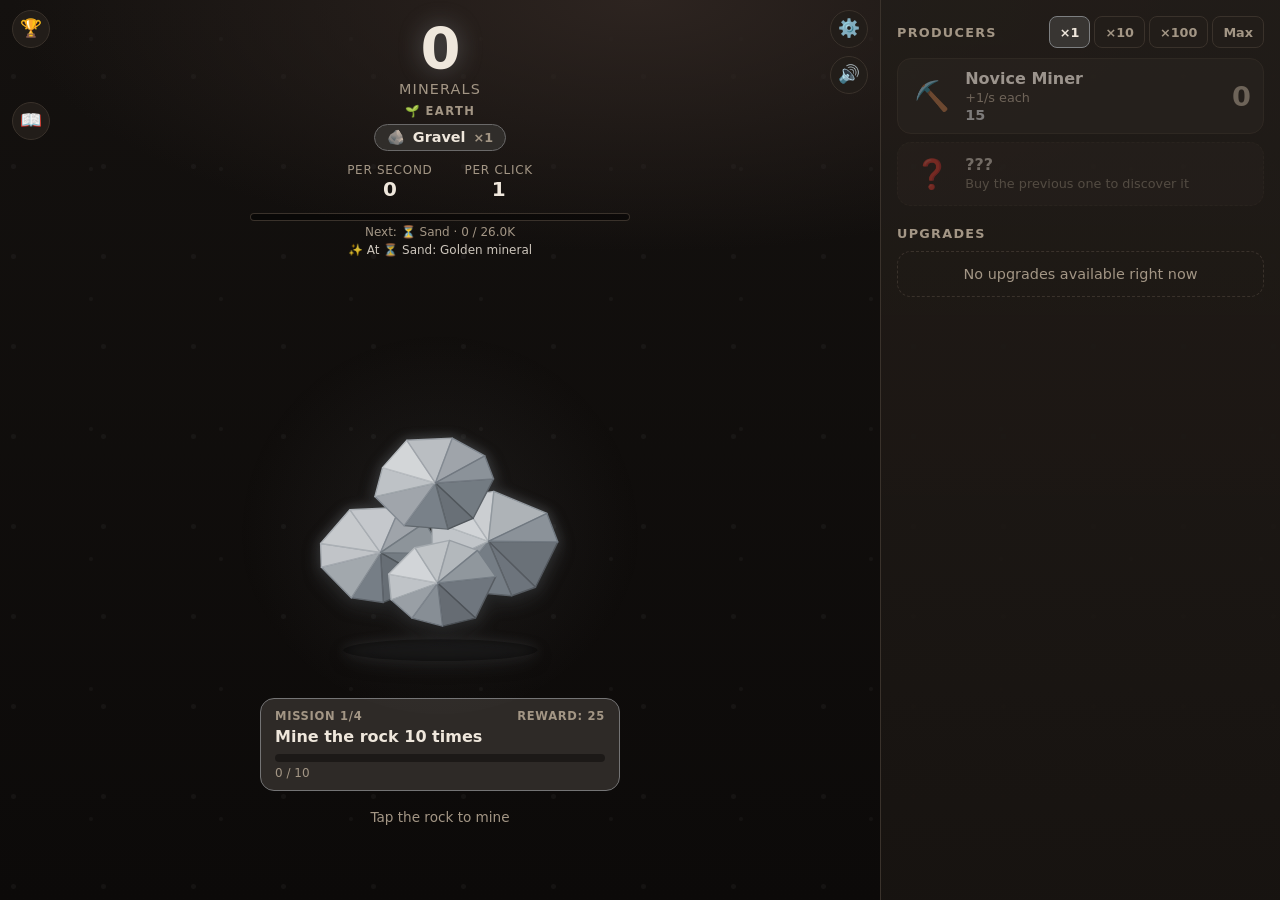
==== index.html @ 782923f3 "Initial commit: Ore Clicker Co-Authored-By: Claude Sonnet 5.5 <noreply@anthropic.com>" ====
<!DOCTYPE html>
<html lang="es">
<head>
  <meta charset="utf-8">
  <meta name="viewport" content="width=device-width, initial-scale=1, viewport-fit=cover">
  <meta name="theme-color" content="#14110f">
  <title>Ore Clicker</title>
  <meta name="description" content="Un clicker de minería: pica la roca, compra 50 productores, desciende por 7 biomas, renace y completa retos. Gratis, sin registro.">
  <meta property="og:type" content="website">
  <meta property="og:site_name" content="Ore Clicker">
  <meta property="og:title" content="Ore Clicker">
  <meta property="og:description" content="Un clicker de minería: pica la roca, compra 50 productores, desciende por 7 biomas y renace. Gratis, sin registro.">
  <meta property="og:url" content="https://oreclicker.com">
  <meta name="twitter:card" content="summary">
  <meta name="twitter:title" content="Ore Clicker">
  <meta name="twitter:description" content="Un clicker de minería: pica la roca, compra 50 productores, desciende por 7 biomas y renace. Gratis, sin registro.">
  <link rel="canonical" href="https://oreclicker.com">
  <link rel="icon" href="favicon.svg" type="image/svg+xml">
  <link rel="stylesheet" href="css/style.css">
</head>
<body>
  <div id="dust" class="dust" aria-hidden="true"></div>
  <!-- Los textos con data-i18n se rellenan desde js/lang/ (Game.i18n.applyStatic). -->
  <div class="app">

    <header class="hud">
      <button id="achievements-open" class="icon-button icon-left" type="button" data-i18n-attr="aria-label:ach.open;title:ach.open">🏆</button>
      <button id="missions-open" class="icon-button icon-left icon-missions" type="button" hidden data-i18n-attr="aria-label:missions.open;title:missions.open">📋<span id="missions-badge" class="badge" hidden></span></button>
      <button id="dex-open" class="icon-button icon-left icon-dex" type="button" data-i18n-attr="aria-label:dex.open;title:dex.open">📖<span id="dex-badge" class="badge" hidden></span></button>
      <button id="prestige-open" class="icon-button icon-left icon-prestige" type="button" hidden data-i18n-attr="aria-label:prestige.open;title:prestige.open">🔄<span id="prestige-badge" class="badge" hidden></span></button>
      <button id="sound-toggle" class="icon-button icon-sound" type="button">🔊</button>
      <button id="options-open" class="icon-button" type="button" data-i18n-attr="aria-label:options.title;title:options.title">⚙️</button>
      <div class="hud-top">
        <div class="hud-currency">
          <span id="currency" class="hud-value">0</span>
          <span id="currency-name" class="hud-unit"></span>
        </div>
        <div id="boost" class="boost" role="status" hidden></div>
        <button id="ad-boost" class="btn btn-small can-buy ad-boost" type="button" hidden></button>
        <div id="biome-name" class="biome-name"></div>
        <div class="hud-mineral">
          <span id="mineral-icon" aria-hidden="true">🪨</span>
          <span id="mineral-name"></span>
          <span id="mineral-mult" class="mineral-mult">×1</span>
        </div>
      </div>
      <div class="hud-stats">
        <div class="stat">
          <span class="stat-label" data-i18n="hud.perSecond"></span>
          <span id="pps" class="stat-value">0</span>
        </div>
        <div class="stat">
          <span class="stat-label" data-i18n="hud.perClick"></span>
          <span id="per-click" class="stat-value">1</span>
        </div>
      </div>
      <div class="hud-progress">
        <div class="progress-bar" role="presentation"><div id="progress-fill" class="progress-fill"></div></div>
        <div id="progress-label" class="progress-label"></div>
        <div id="next-milestone" class="progress-label next-milestone" hidden></div>
      </div>
    </header>

    <main class="stage">
      <div id="challenge-banner" class="challenge-banner" role="status" hidden>
        <span id="challenge-text" class="challenge-text"></span>
        <button id="challenge-abandon" class="btn btn-small" type="button"></button>
      </div>
      <div id="toast" class="toast" role="status" aria-live="polite" hidden></div>
      <div id="ach-toast" class="toast ach-toast" role="status" aria-live="polite" hidden></div>
      <div class="rock-wrap">
        <button id="rock" class="rock" type="button" data-i18n-attr="aria-label:rock.aria">
          <span id="rock-gem" class="rock-gem" aria-hidden="true"></span>
        </button>
        <div id="floaters" class="floaters" aria-hidden="true"></div>
      </div>
      <div id="intro" class="intro" role="status" hidden>
        <div class="intro-head"><span id="intro-step" class="intro-step"></span><span id="intro-reward" class="intro-reward"></span></div>
        <div id="intro-text" class="intro-text"></div>
        <div class="intro-bar"><div id="intro-fill" class="intro-fill"></div></div>
        <span id="intro-count" class="intro-count"></span>
      </div>
      <p class="hint" data-i18n="rock.hint"></p>
      <div id="golden-layer" class="golden-layer"></div>
    </main>

    <aside class="shop">
      <section class="shop-section">
        <div class="shop-head">
          <h2 class="shop-title" data-i18n="shop.producers"></h2>
          <div id="buy-amount" class="seg" role="group" data-i18n-attr="aria-label:shop.amountAria"></div>
        </div>
        <div id="producers" class="shop-list"></div>
      </section>
      <section class="shop-section">
        <div class="shop-head">
          <h2 class="shop-title" data-i18n="shop.upgrades"></h2>
          <button id="buy-all" class="btn btn-small" type="button" hidden data-i18n-attr="title:shop.buyAllHint"></button>
        </div>
        <div id="upgrades" class="shop-list"></div>
        <p id="upgrades-empty" class="empty" data-i18n="shop.upgradesEmpty"></p>
      </section>
    </aside>

  </div>

  <!-- Anuncios: solo se enseñan con un proveedor configurado (config.ads.provider) y, el banner, con permiso del jugador. -->
  <div id="ad-dock" class="ad-dock" hidden>
    <div id="ad-consent" class="ad-consent" role="region" aria-labelledby="ad-consent-text" hidden>
      <p id="ad-consent-text" class="ad-consent-text"><span data-i18n="ads.consentText"></span> <a href="privacy.html" target="_blank" rel="noopener" data-i18n="ads.privacyLink"></a></p>
      <div class="opt-row ad-consent-actions">
        <button id="ad-accept" class="btn btn-small can-buy" type="button" data-i18n="ads.accept"></button>
        <button id="ad-decline" class="btn btn-small" type="button" data-i18n="ads.decline"></button>
      </div>
    </div>
    <div id="ad-banner" class="ad-banner" hidden></div>
  </div>

  <div id="offline" class="modal" hidden>
    <div class="modal-card" role="dialog" aria-modal="true" aria-labelledby="offline-title">
      <h2 id="offline-title" class="modal-title" data-i18n="offline.title"></h2>
      <p class="modal-lead" data-i18n="offline.mined"></p>
      <p class="modal-amount"><span id="offline-amount">0</span> <span id="offline-unit"></span></p>
      <p class="modal-lead" data-i18n="offline.whileAway"></p>
      <p id="offline-detail" class="modal-detail"></p>
      <p id="offline-mineral" class="modal-mineral" hidden></p>
      <button id="offline-double" class="btn ad-reward" type="button" hidden></button>
      <button id="offline-close" class="modal-button" type="button" data-i18n="offline.continue"></button>
    </div>
  </div>

  <div id="achievements" class="modal" hidden>
    <div class="modal-card ach-card" role="dialog" aria-modal="true" aria-labelledby="ach-title">
      <h2 id="ach-title" class="modal-title" data-i18n="ach.title"></h2>
      <div id="ach-tabs" class="seg ach-tabs" role="group"></div>
      <div id="ach-grid-view">
        <p id="ach-summary" class="ach-summary"></p>
        <p id="ach-hint" class="opt-hint"></p>
        <div id="ach-grid" class="medals"></div>
      </div>
      <ul id="ach-milestones" class="milestone-list" hidden></ul>
      <dl id="ach-stats" class="stats" hidden></dl>
      <div id="ach-report" class="report" hidden></div>
      <div id="ach-share" class="opt-row ach-share" hidden>
        <button id="share-open" class="btn" type="button" data-i18n="share.open"></button>
      </div>
      <button id="ach-close" class="modal-button" type="button" data-i18n="options.close"></button>
    </div>
  </div>

  <div id="missions" class="modal" hidden>
    <div class="modal-card missions-card" role="dialog" aria-modal="true" aria-labelledby="missions-title">
      <h2 id="missions-title" class="modal-title" data-i18n="missions.title"></h2>
      <p id="missions-streak" class="missions-streak"></p>

      <section class="opt gift">
        <span id="gift-text" class="gift-text"></span>
        <button id="gift-claim" class="btn btn-prestige" type="button"></button>
        <button id="gift-double" class="btn ad-reward" type="button" hidden></button>
      </section>

      <section class="opt">
        <h3 class="opt-title" data-i18n="missions.today"></h3>
        <div id="goal-list" class="goal-list"></div>
        <p id="missions-all" class="opt-hint"></p>
        <p id="missions-reset" class="opt-hint"></p>
      </section>

      <button id="missions-close" class="modal-button" type="button" data-i18n="options.close"></button>
    </div>
  </div>

  <div id="summary" class="modal" hidden>
    <div class="modal-card summary-card" role="dialog" aria-modal="true" aria-labelledby="summary-title">
      <h2 id="summary-title" class="modal-title"></h2>
      <p id="summary-highlight" class="summary-highlight"></p>
      <div id="summary-grid" class="summary-grid"></div>
      <p id="summary-cores" class="summary-cores"></p>
      <div class="opt-row summary-actions">
        <button id="summary-spend" class="btn btn-prestige" type="button" data-i18n="summary.spend"></button>
        <button id="summary-share" class="btn" type="button" data-i18n="summary.share"></button>
      </div>
      <button id="summary-close" class="modal-button" type="button" data-i18n="summary.continue"></button>
    </div>
  </div>

  <div id="challenges" class="modal" hidden>
    <div class="modal-card challenges-card" role="dialog" aria-modal="true" aria-labelledby="challenges-title">
      <h2 id="challenges-title" class="modal-title" data-i18n="challenges.title"></h2>
      <p id="challenges-note" class="opt-hint"></p>
      <div id="challenges-list" class="challenge-list"></div>
      <button id="challenges-close" class="modal-button" type="button" data-i18n="options.close"></button>
    </div>
  </div>

  <div id="share" class="modal" hidden>
    <div class="modal-card share-card" role="dialog" aria-modal="true" aria-labelledby="share-title">
      <h2 id="share-title" class="modal-title" data-i18n="share.title"></h2>
      <canvas id="share-canvas" class="share-canvas" width="1080" height="1350"></canvas>
      <p id="share-status" class="opt-hint" role="status"></p>
      <div class="opt-row share-actions">
        <button id="share-send" class="btn" type="button" hidden data-i18n="share.share"></button>
        <button id="share-download" class="btn" type="button" data-i18n="share.download"></button>
        <button id="share-copy" class="btn" type="button" hidden data-i18n="share.copy"></button>
      </div>
      <p class="opt-hint" data-i18n="share.hint"></p>
      <button id="share-close" class="modal-button" type="button" data-i18n="options.close"></button>
    </div>
  </div>

  <div id="dex" class="modal" hidden>
    <div class="modal-card dex-card" role="dialog" aria-modal="true" aria-labelledby="dex-title">
      <h2 id="dex-title" class="modal-title"></h2>
      <div id="dex-tabs" class="seg dex-tabs" role="group"></div>
      <p id="dex-progress" class="dex-progress"></p>
      <div class="dex-bar"><div id="dex-fill" class="dex-fill"></div></div>
      <p id="dex-bonus" class="opt-hint"></p>
      <div id="dex-list" class="dex-list"></div>
      <div id="catalog-list" class="dex-list" hidden></div>
      <button id="dex-close" class="modal-button" type="button" data-i18n="options.close"></button>
    </div>
  </div>

  <div id="prestige" class="modal" hidden>
    <div class="modal-card prestige-card" role="dialog" aria-modal="true" aria-labelledby="prestige-title">
      <h2 id="prestige-title" class="modal-title" data-i18n="prestige.title"></h2>

      <div class="prestige-summary">
        <div class="prestige-stat"><span id="prestige-cores" class="prestige-figure">0</span><span class="prestige-label" data-i18n="prestige.cores"></span></div>
        <div class="prestige-stat"><span id="prestige-count" class="prestige-figure">0</span><span class="prestige-label" data-i18n="prestige.count"></span></div>
      </div>

      <section class="opt">
        <p id="prestige-goal" class="prestige-goal"></p>
        <p id="prestige-gain" class="prestige-gain"></p>
        <p id="prestige-next" class="opt-hint"></p>
        <p id="prestige-compare" class="opt-hint"></p>
        <button id="prestige-do" class="btn btn-prestige" type="button"></button>
        <button id="challenges-open" class="btn challenges-open" type="button" data-i18n="challenges.open"></button>
        <p class="opt-hint" data-i18n="prestige.keep"></p>
      </section>

      <section class="opt">
        <h3 class="opt-title" data-i18n="prestige.skills"></h3>
        <div id="prestige-skills" class="skill-list"></div>
      </section>

      <section class="opt">
        <h3 class="opt-title" data-i18n="prestige.milestones"></h3>
        <ul id="prestige-milestones" class="milestones"></ul>
      </section>

      <button id="prestige-close" class="modal-button" type="button" data-i18n="options.close"></button>
    </div>
  </div>

  <div id="options" class="modal" hidden>
    <div class="modal-card options-card" role="dialog" aria-modal="true" aria-labelledby="options-title">
      <h2 id="options-title" class="modal-title" data-i18n="options.title"></h2>

      <section class="opt">
        <h3 class="opt-title" data-i18n="options.language"></h3>
        <div id="language-select" class="seg" role="group" data-i18n-attr="aria-label:options.language"></div>
      </section>

      <section class="opt">
        <h3 class="opt-title" data-i18n="options.sound"></h3>
        <div id="sound-select" class="seg" role="group" data-i18n-attr="aria-label:options.sound"></div>
        <label class="opt-slider">
          <span data-i18n="options.volume"></span>
          <input id="volume" type="range" min="0" max="100" step="5">
        </label>
      </section>

      <section class="opt">
        <h3 class="opt-title" data-i18n="options.numbers"></h3>
        <div id="notation-select" class="seg" role="group" data-i18n-attr="aria-label:options.numbers"></div>
        <p id="notation-example" class="opt-hint"></p>
      </section>

      <section id="opt-ads" class="opt" hidden>
        <h3 class="opt-title" data-i18n="ads.title"></h3>
        <div id="ads-select" class="seg" role="group" data-i18n-attr="aria-label:ads.title"></div>
        <p id="ads-hint" class="opt-hint"></p>
        <p class="opt-hint"><a href="privacy.html" target="_blank" rel="noopener" data-i18n="ads.privacyLink"></a></p>
      </section>

      <section class="opt">
        <h3 class="opt-title" data-i18n="options.game"></h3>
        <div class="opt-row">
          <button id="opt-save" class="btn" type="button" data-i18n="options.save"></button>
          <button id="opt-export" class="btn" type="button" data-i18n="options.export"></button>
          <button id="opt-import" class="btn" type="button" data-i18n="options.import"></button>
        </div>
        <p id="opt-status" class="opt-hint" role="status"></p>

        <div id="transfer" class="transfer" hidden>
          <label id="transfer-label" for="transfer-code" class="opt-hint"></label>
          <textarea id="transfer-code" class="transfer-code" rows="4" spellcheck="false" autocomplete="off"></textarea>
          <div class="opt-row">
            <button id="transfer-copy" class="btn" type="button" hidden data-i18n="options.copy"></button>
            <button id="transfer-download" class="btn" type="button" hidden data-i18n="options.download"></button>
            <button id="transfer-pick" class="btn" type="button" hidden data-i18n="options.pickFile"></button>
            <button id="transfer-apply" class="btn btn-warn" type="button" hidden data-i18n="options.apply"></button>
          </div>
          <input id="transfer-file" type="file" accept=".txt,text/plain" hidden>
        </div>
      </section>

      <section class="opt">
        <h3 class="opt-title" data-i18n="options.danger"></h3>
        <button id="opt-reset" class="btn btn-danger" type="button" data-i18n="options.reset"></button>
      </section>

      <button id="options-close" class="modal-button" type="button" data-i18n="options.close"></button>
    </div>
  </div>

  <script src="js/config.js"></script>
  <script src="js/lang/es.js"></script>
  <script src="js/lang/en.js"></script>
  <script src="js/i18n.js"></script>
  <script src="js/format.js"></script>
  <script src="js/state.js"></script>
  <script src="js/upgrades.js"></script>
  <script src="js/minerals.js"></script>
  <script src="js/game.js"></script>
  <script src="js/biomes.js"></script>
  <script src="js/events.js"></script>
  <script src="js/prestige.js"></script>
  <script src="js/milestones.js"></script>
  <script src="js/dex.js"></script>
  <script src="js/catalog.js"></script>
  <script src="js/challenges.js"></script>
  <script src="js/ads.js"></script>
  <script src="js/share.js"></script>
  <script src="js/missions.js"></script>
  <script src="js/achievements.js"></script>
  <script src="js/offline.js"></script>
  <script src="js/save.js"></script>
  <script src="js/gem.js"></script>
  <script src="js/sound.js"></script>
  <script src="js/ui.js"></script>
  <script src="js/options.js"></script>
  <script src="js/achievements-panel.js"></script>
  <script src="js/prestige-panel.js"></script>
  <script src="js/events-ui.js"></script>
  <script src="js/missions-panel.js"></script>
  <script src="js/dex-panel.js"></script>
  <script src="js/summary-panel.js"></script>
  <script src="js/challenges-panel.js"></script>
  <script src="js/share-ui.js"></script>
  <script src="js/ads-ui.js"></script>
  <script src="js/main.js"></script>
</body>
</html>
---- css/style.css ----
/* ── Variables ─────────────────────────────────────────── */
:root {
  --bg: #14110f;
  --bg-deep: #0c0a09;
  --panel: #221d19;
  --panel-raised: #2b2520;
  --line: #3a322b;
  --text: #efe7dc;
  --muted: #a39685;
  --glow-top: #2d2420;
  --accent: #9aa0a6; /* lo fija main.js según el mineral actual */
  --accent-glow: color-mix(in srgb, var(--accent) 45%, transparent);
  --radius: 14px;
  --font: system-ui, -apple-system, "Segoe UI", Roboto, "Helvetica Neue", Arial, sans-serif;
}

/* La paleta la fija ui.js según el bioma. Registradas como colores para que cambien animadas (los
   navegadores sin @property la cambian de golpe). */
@property --bg { syntax: '<color>'; inherits: true; initial-value: #14110f; }
@property --bg-deep { syntax: '<color>'; inherits: true; initial-value: #0c0a09; }
@property --glow-top { syntax: '<color>'; inherits: true; initial-value: #2d2420; }
@property --panel { syntax: '<color>'; inherits: true; initial-value: #221d19; }
@property --panel-raised { syntax: '<color>'; inherits: true; initial-value: #2b2520; }
@property --line { syntax: '<color>'; inherits: true; initial-value: #3a322b; }

:root {
  transition: --bg 1.6s ease, --bg-deep 1.6s ease, --glow-top 1.6s ease,
    --panel 1.6s ease, --panel-raised 1.6s ease, --line 1.6s ease;
}

/* ── Base ──────────────────────────────────────────────── */
*, *::before, *::after { box-sizing: border-box; }

html, body { margin: 0; }

body { padding-bottom: var(--ad-h, 0px); }

body {
  min-height: 100vh;
  min-height: 100dvh;
  color: var(--text);
  font-family: var(--font);
  background:
    radial-gradient(ellipse 70% 40% at 50% 0%, var(--glow-top) 0%, transparent 70%),
    radial-gradient(circle at 15% 85%, rgba(255, 255, 255, 0.035) 0 2px, transparent 3px) 0 0 / 90px 90px,
    radial-gradient(circle at 70% 30%, rgba(255, 255, 255, 0.03) 0 1.5px, transparent 2.5px) 0 0 / 130px 130px,
    linear-gradient(var(--bg), var(--bg-deep));
  background-attachment: fixed;
  -webkit-text-size-adjust: 100%;
}

h2 { margin: 0; }

/* ── Layout ────────────────────────────────────────────── */
.app {
  position: relative;
  z-index: 1;
  display: grid;
  grid-template-columns: minmax(0, 1fr) minmax(320px, 400px);
  grid-template-rows: auto minmax(0, 1fr);
  grid-template-areas:
    "hud   shop"
    "stage shop";
  height: 100vh;
  height: 100dvh;
  height: calc(100dvh - var(--ad-h, 0px)); /* el banner de anuncios, si lo hay, va debajo */
}

.hud   { grid-area: hud; }
.stage { grid-area: stage; }
.shop  { grid-area: shop; }

/* ── HUD ───────────────────────────────────────────────── */
.hud {
  position: relative; /* ancla el botón de opciones */
  padding: 20px 24px 8px;
  text-align: center;
}

.hud-top {
  display: flex;
  flex-direction: column;
  align-items: center;
  gap: 6px;
}

.hud-currency {
  display: flex;
  flex-direction: column;
  align-items: center;
  line-height: 1.05;
}

.hud-value {
  font-size: clamp(2.2rem, 7vw, 3.6rem);
  font-weight: 800;
  font-variant-numeric: tabular-nums;
  letter-spacing: -0.02em;
  text-shadow: 0 0 24px var(--accent-glow);
}

.hud-unit {
  margin-top: 2px;
  color: var(--muted);
  font-size: 0.9rem;
  letter-spacing: 0.08em;
  text-transform: uppercase;
}

.biome-name {
  color: var(--muted);
  font-size: 0.72rem;
  font-weight: 800;
  letter-spacing: 0.12em;
  text-transform: uppercase;
}

.hud-mineral {
  display: inline-flex;
  align-items: center;
  gap: 8px;
  padding: 4px 12px;
  border: 1px solid color-mix(in srgb, var(--accent) 50%, var(--line));
  border-radius: 999px;
  background: color-mix(in srgb, var(--accent) 12%, var(--panel));
  font-size: 0.9rem;
  font-weight: 600;
}

.hud-stats {
  display: flex;
  justify-content: center;
  gap: 32px;
  margin-top: 12px;
}

.mineral-mult {
  color: var(--muted);
  font-size: 0.8rem;
  font-variant-numeric: tabular-nums;
}

.hud-progress {
  width: min(380px, 100%);
  margin: 12px auto 0;
}

.progress-bar {
  height: 8px;
  overflow: hidden;
  border-radius: 999px;
  background: rgba(0, 0, 0, 0.45);
  box-shadow: inset 0 0 0 1px var(--line);
}

.progress-fill {
  width: 0;
  height: 100%;
  border-radius: inherit;
  background: linear-gradient(90deg, color-mix(in srgb, var(--accent) 60%, #000), var(--accent));
  box-shadow: 0 0 10px var(--accent-glow);
  transition: width 0.25s ease-out;
}

.progress-label {
  margin-top: 4px;
  color: var(--muted);
  font-size: 0.75rem;
  font-variant-numeric: tabular-nums;
}

.stat {
  display: flex;
  flex-direction: column;
  align-items: center;
}

.stat-label {
  color: var(--muted);
  font-size: 0.75rem;
  letter-spacing: 0.06em;
  text-transform: uppercase;
}

.stat-value {
  font-size: 1.25rem;
  font-weight: 700;
  font-variant-numeric: tabular-nums;
}

/* ── Zona de clic ──────────────────────────────────────── */
.stage {
  position: relative;
  display: flex;
  flex-direction: column;
  align-items: center;
  justify-content: center;
  gap: 18px;
  padding: 16px;
  min-height: 0;
}

/* Aviso al desbloquear un mineral */
.toast {
  position: absolute;
  top: 12px;
  left: 50%;
  z-index: 5;
  display: flex;
  flex-direction: column;
  align-items: center;
  max-width: calc(100% - 32px);
  padding: 10px 18px;
  border: 1px solid color-mix(in srgb, var(--accent) 70%, var(--line));
  border-radius: var(--radius);
  background: color-mix(in srgb, var(--accent) 18%, var(--panel));
  box-shadow: 0 8px 30px rgba(0, 0, 0, 0.5), 0 0 24px -6px var(--accent-glow);
  text-align: center;
  pointer-events: none;
  transform: translateX(-50%);
}

.toast[hidden] { display: none; }
.toast.show { animation: toast-in var(--toast-ms, 3200ms) ease-out forwards; }

.toast-title { font-weight: 800; font-size: 1.05rem; }
.toast-sub { color: var(--muted); font-size: 0.8rem; }

@keyframes toast-in {
  0%   { opacity: 0; transform: translate(-50%, -14px); }
  8%   { opacity: 1; transform: translate(-50%, 0); }
  85%  { opacity: 1; transform: translate(-50%, 0); }
  100% { opacity: 0; transform: translate(-50%, -6px); }
}

.rock-wrap {
  position: relative;
  width: min(62vw, 46vh, 340px);
  aspect-ratio: 1;
}

.rock {
  position: relative;
  display: grid;
  place-items: center;
  width: 100%;
  height: 100%;
  padding: 0;
  border: 0;
  border-radius: 50%;
  background: none;
  cursor: pointer;
  touch-action: none; /* evita zoom/scroll al picar con varios dedos */
  user-select: none;
  -webkit-user-select: none;
  -webkit-tap-highlight-color: transparent;
  transition: transform 0.08s ease-out;
}

/* Halo del color del mineral; --glow (0,35 a 1) crece con la rareza */
.rock::before {
  content: '';
  position: absolute;
  inset: -10%;
  border-radius: 50%;
  background: radial-gradient(circle at 50% 56%, var(--accent-glow) 0%, transparent 66%);
  opacity: var(--glow, 0.4);
  pointer-events: none;
  animation: glow-pulse 6s ease-in-out infinite;
  transition: opacity 0.2s;
}

.rock:hover::before { opacity: calc(var(--glow, 0.4) + 0.12); }
.rock:active { transform: scale(0.95); }

.rock:focus-visible {
  outline: 3px solid var(--accent);
  outline-offset: 6px;
}

@keyframes glow-pulse {
  0%, 100% { transform: scale(1); }
  50%      { transform: scale(1.04); }
}

.rock-gem {
  position: relative;
  display: block;
  width: 92%;
  height: 92%;
  pointer-events: none;
}

.rock-gem svg {
  display: block;
  width: 100%;
  height: 100%;
  overflow: visible;
  filter:
    drop-shadow(0 6px 8px rgba(0, 0, 0, 0.5))
    drop-shadow(0 0 calc(4px + 10px * var(--glow, 0.4)) var(--accent-glow));
}

.gem-spin {
  transform-box: view-box;
  transform-origin: 50% 50%;
  animation: gem-spin 40s linear infinite;
}

@keyframes gem-spin { to { transform: rotate(360deg); } }

.gem-glint {
  transform-box: fill-box;
  transform-origin: center;
  animation: glint 3.2s ease-in-out infinite;
}

@keyframes glint {
  0%, 70%, 100% { opacity: 0; transform: scale(0.4); }
  80%           { opacity: 1; transform: scale(1.1) rotate(20deg); }
}

.rock.unlocked { animation: rock-unlock 900ms ease-out; }

@keyframes rock-unlock {
  0%   { transform: scale(1); }
  25%  { transform: scale(1.05); }
  100% { transform: scale(1); }
}

.rock-gem.hit { animation: rock-hit 160ms ease-out; }

@keyframes rock-hit {
  0%   { transform: scale(1) rotate(0); }
  35%  { transform: scale(0.92) rotate(var(--tilt, 0deg)); }
  100% { transform: scale(1) rotate(0); }
}

/* Capa de efectos sobre la roca: números flotantes y chispas */
.floaters {
  position: absolute;
  inset: 0;
  pointer-events: none;
  z-index: 2;
}

.floater {
  position: absolute;
  font-size: clamp(1.3rem, 4vw, 1.8rem);
  font-weight: 800;
  font-variant-numeric: tabular-nums;
  white-space: nowrap;
  color: #fff;
  text-shadow: 0 0 10px var(--accent), 0 2px 4px rgba(0, 0, 0, 0.8);
  will-change: transform, opacity;
  animation: float-up var(--floater-ms, 900ms) ease-out forwards;
}

@keyframes float-up {
  from { transform: translate(-50%, -50%) scale(0.8); opacity: 1; }
  15%  { transform: translate(-50%, -80%) scale(1.15); }
  to   { transform: translate(-50%, -260%) scale(1); opacity: 0; }
}

.spark {
  position: absolute;
  width: 7px;
  height: 7px;
  border-radius: 50%;
  background: color-mix(in srgb, var(--accent) 55%, #fff);
  box-shadow: 0 0 6px var(--accent);
  will-change: transform, opacity;
  animation: spark var(--spark-ms, 450ms) ease-out forwards;
}

/* Esquirla de roca (rarezas bajas) y estrellita (altas) */
.spark.chip {
  width: 9px;
  height: 6px;
  border-radius: 2px;
  background: color-mix(in srgb, var(--accent) 35%, #6e675f);
  box-shadow: none;
  clip-path: polygon(0 20%, 60% 0, 100% 55%, 40% 100%);
}

.spark.star {
  width: 11px;
  height: 11px;
  border-radius: 0;
  background: color-mix(in srgb, var(--accent) 35%, #fff);
  box-shadow: none;
  clip-path: polygon(50% 0, 62% 38%, 100% 50%, 62% 62%, 50% 100%, 38% 62%, 0 50%, 38% 38%);
}

/* Salen despedidas y caen un poco (gravedad) */
@keyframes spark {
  from { transform: translate(-50%, -50%) rotate(0) scale(1); opacity: 1; }
  to   { transform: translate(calc(-50% + var(--dx)), calc(-50% + var(--dy) + 24px)) rotate(var(--rot, 0deg)) scale(0.25); opacity: 0; }
}

.ripple {
  position: absolute;
  width: 26px;
  height: 26px;
  border: 1.5px solid var(--accent);
  border-radius: 50%;
  animation: ripple 420ms ease-out forwards;
}

@keyframes ripple {
  from { transform: translate(-50%, -50%) scale(0.3); opacity: 0.55; }
  to   { transform: translate(-50%, -50%) scale(2.6); opacity: 0; }
}

.flash {
  position: absolute;
  inset: 0;
  z-index: 1;
  background: radial-gradient(circle at 50% 50%, var(--accent-glow), transparent 62%);
  pointer-events: none;
  animation: flash 600ms ease-out forwards;
}

@keyframes flash { from { opacity: 0.45; } to { opacity: 0; } }

/* Polvo flotante de fondo (se pausa con la pestaña oculta: ver .paused) */
.dust {
  position: fixed;
  inset: 0;
  z-index: 0;
  overflow: hidden;
  pointer-events: none;
}

.mote {
  position: absolute;
  bottom: -10px;
  width: var(--s, 3px);
  height: var(--s, 3px);
  border-radius: 50%;
  background: var(--c, color-mix(in srgb, var(--accent) 45%, #fff));
  opacity: 0;
  animation: mote-rise 24s linear infinite;
}

@keyframes mote-rise {
  0%   { transform: translate(0, 0); opacity: 0; }
  10%  { opacity: 0.22; }
  90%  { opacity: 0.15; }
  100% { transform: translate(var(--sway, 0px), -105vh); opacity: 0; }
}

@keyframes mote-fall {
  0%   { transform: translate(0, 0); opacity: 0; }
  10%  { opacity: 0.4; }
  90%  { opacity: 0.3; }
  100% { transform: translate(var(--sway, 0px), 108vh); opacity: 0; }
}

@keyframes mote-twinkle {
  0%, 100% { transform: scale(0.3); opacity: 0; }
  50%      { transform: scale(1); opacity: 0.9; }
}

/* Partículas por bioma (.dust[data-fx]; el tipo sale de config.biomes[].fx.kind) */
.dust[data-fx="drip"] .mote { top: -12px; bottom: auto; height: calc(var(--s) * 4); border-radius: 50% 50% 50% 50% / 70% 70% 30% 30%; animation-name: mote-fall; }
.dust[data-fx="snow"] .mote { top: -12px; bottom: auto; filter: blur(0.4px); animation-name: mote-fall; }
.dust[data-fx="ember"] .mote { box-shadow: 0 0 6px 1px var(--c); animation-name: mote-rise; }
.dust[data-fx="glint"] .mote,
.dust[data-fx="sparkle"] .mote,
.dust[data-fx="stars"] .mote { bottom: auto; animation-name: mote-twinkle; animation-timing-function: ease-in-out; }
.dust[data-fx="glint"] .mote { box-shadow: 0 0 6px 1px var(--c); }
.dust[data-fx="sparkle"] .mote { border-radius: 2px; rotate: 45deg; box-shadow: 0 0 8px 1px var(--c); }
.dust[data-fx="stars"] .mote { box-shadow: 0 0 3px var(--c); }

.paused *, .paused *::before, .paused *::after { animation-play-state: paused !important; }


.hint {
  margin: 0;
  color: var(--muted);
  font-size: 0.85rem;
}

/* ── Tienda ────────────────────────────────────────────── */
.shop {
  display: flex;
  flex-direction: column;
  gap: 20px;
  padding: 16px;
  overflow-y: auto;
  border-left: 1px solid var(--line);
  background: linear-gradient(180deg, rgba(34, 29, 25, 0.92), rgba(24, 20, 17, 0.96));
}

.shop-title {
  margin-bottom: 10px;
  color: var(--muted);
  font-size: 0.8rem;
  font-weight: 700;
  letter-spacing: 0.1em;
  text-transform: uppercase;
}

.shop-list {
  display: flex;
  flex-direction: column;
  gap: 8px;
}

.empty {
  margin: 0;
  padding: 14px;
  border: 1px dashed var(--line);
  border-radius: var(--radius);
  color: var(--muted);
  font-size: 0.9rem;
  text-align: center;
}

.empty[hidden] { display: none; }

.shop-head {
  display: flex;
  flex-wrap: wrap;
  align-items: center;
  justify-content: space-between;
  gap: 8px;
  margin-bottom: 10px;
}

.shop-head .shop-title { margin-bottom: 0; }
.btn-small { min-height: 30px; padding: 0 10px; font-size: 0.78rem; }
.btn-small[hidden] { display: none; }
.btn-small[aria-disabled="true"] { opacity: 0.55; cursor: default; }
.btn-small.can-buy { border-color: color-mix(in srgb, var(--accent) 70%, var(--line)); background: color-mix(in srgb, var(--accent) 18%, var(--panel-raised)); }
.btn.bought { animation: bought 260ms ease-out; }

.seg {
  display: flex;
  gap: 4px;
}

.seg-btn {
  min-width: 2.6rem;
  min-height: 32px;
  padding: 0 10px;
  border: 1px solid var(--line);
  border-radius: 8px;
  background: var(--panel);
  color: var(--muted);
  font: inherit;
  font-size: 0.8rem;
  font-weight: 700;
  cursor: pointer;
  touch-action: manipulation;
  -webkit-tap-highlight-color: transparent;
}

.seg-btn[hidden] { display: none; }
.seg-btn:hover { color: var(--text); }

.seg-btn[aria-pressed="true"] {
  border-color: color-mix(in srgb, var(--accent) 70%, var(--line));
  background: color-mix(in srgb, var(--accent) 18%, var(--panel));
  color: var(--text);
}

.seg-btn:focus-visible {
  outline: 2px solid var(--accent);
  outline-offset: 2px;
}

.item {
  display: flex;
  align-items: center;
  gap: 12px;
  width: 100%;
  min-height: 64px;
  padding: 10px 12px;
  border: 1px solid var(--line);
  border-radius: var(--radius);
  background: var(--panel-raised);
  color: var(--text);
  font: inherit;
  text-align: left;
  cursor: pointer;
  opacity: 0.6; /* apagada: aún no se puede pagar */
  touch-action: manipulation;
  -webkit-tap-highlight-color: transparent;
  transition: opacity 0.15s, border-color 0.15s, background 0.15s, transform 0.06s;
}

.item[hidden] { display: none; }

.item[aria-disabled="true"] { cursor: not-allowed; }

.item.teaser { opacity: 0.4; border-style: dashed; }

.item.can-buy {
  opacity: 1;
  border-color: color-mix(in srgb, var(--accent) 70%, var(--line));
  background: color-mix(in srgb, var(--accent) 14%, var(--panel-raised));
  box-shadow: 0 0 16px -6px var(--accent-glow);
}

.item.can-buy:hover { background: color-mix(in srgb, var(--accent) 22%, var(--panel-raised)); }
.item.can-buy:active { transform: scale(0.98); }

.item.owned { opacity: 0.5; }

.item:focus-visible {
  outline: 2px solid var(--accent);
  outline-offset: 2px;
}

.item.bought { animation: bought 260ms ease-out; }

@keyframes bought {
  0%   { box-shadow: 0 0 0 0 var(--accent-glow); }
  100% { box-shadow: 0 0 0 14px transparent; }
}

.item-icon {
  flex: none;
  width: 2.7rem; /* el emoji llega a ~1,4 em de ancho en algunas fuentes */
  font-size: 1.8rem;
  line-height: 1;
  text-align: center;
}

.item-body {
  display: flex;
  flex: 1;
  flex-direction: column;
  gap: 2px;
  min-width: 0;
}

.item-name { font-weight: 700; }

.item-sub {
  color: var(--muted);
  font-size: 0.8rem;
}

.item-cost {
  font-size: 0.9rem;
  font-weight: 700;
  font-variant-numeric: tabular-nums;
  color: color-mix(in srgb, var(--accent) 60%, var(--text));
}

.item-count.bump { animation: bump 260ms ease-out; }

@keyframes bump {
  0%   { transform: scale(1); }
  40%  { transform: scale(1.35); color: var(--text); }
  100% { transform: scale(1); }
}

.item-count {
  transform-origin: right center;
  flex: none;
  min-width: 2ch;
  color: var(--muted);
  font-size: 1.7rem;
  font-weight: 800;
  font-variant-numeric: tabular-nums;
  text-align: right;
}

/* ── Móvil / tablet vertical: todo apilado ─────────────── */
/* Un móvil en horizontal (poco alto) mantiene las dos columnas para ver la roca entera. */
@media (max-width: 820px) and (min-height: 500px), (max-width: 600px) {
  .app {
    display: flex;
    flex-direction: column;
    height: auto;
    min-height: calc(100dvh - var(--ad-h, 0px));
  }

  .hud {
    position: sticky;
    top: 0;
    z-index: 10;
    padding: 12px 16px 10px;
    border-bottom: 1px solid var(--line);
    background: color-mix(in srgb, var(--bg) 94%, transparent);
    backdrop-filter: blur(6px);
  }

  .hud-value { font-size: clamp(1.9rem, 9vw, 2.6rem); }
  .hud-stats { gap: 28px; margin-top: 6px; }

  .stage { padding: 24px 16px 20px; }
  .rock-wrap { width: min(68vw, 300px); }

  .shop {
    overflow-y: visible;
    border-left: 0;
    border-top: 1px solid var(--line);
    padding: 16px 16px calc(24px + env(safe-area-inset-bottom));
  }
}

/* ── Aviso de ganancias offline ────────────────────────── */
.modal {
  position: fixed;
  inset: 0;
  z-index: 100;
  display: grid;
  place-items: center;
  padding: 16px;
  background: rgba(8, 6, 5, 0.72);
  backdrop-filter: blur(3px);
  animation: modal-fade 200ms ease-out;
}

.modal[hidden] { display: none; }

.modal-card {
  width: min(380px, 100%);
  max-height: 100%;
  overflow-y: auto;
  padding: 24px 22px 20px;
  border: 1px solid color-mix(in srgb, var(--accent) 60%, var(--line));
  border-radius: 18px;
  background: linear-gradient(180deg, var(--panel-raised), var(--panel));
  box-shadow: 0 20px 60px rgba(0, 0, 0, 0.6), 0 0 40px -12px var(--accent-glow);
  text-align: center;
  animation: modal-pop 240ms ease-out;
}

.modal-title { margin-bottom: 14px; font-size: 1.25rem; }
.modal-lead { margin: 0; color: var(--muted); font-size: 0.95rem; }

.modal-amount {
  margin: 2px 0;
  font-size: clamp(1.8rem, 9vw, 2.4rem);
  font-weight: 800;
  line-height: 1.15;
  font-variant-numeric: tabular-nums;
  text-shadow: 0 0 20px var(--accent-glow);
  overflow-wrap: anywhere;
}

#offline-unit { font-size: 1rem; font-weight: 600; color: var(--muted); }

.modal-detail { margin: 14px 0 0; color: var(--muted); font-size: 0.85rem; line-height: 1.4; }
.modal-mineral { margin: 10px 0 0; font-weight: 700; }
.modal-mineral[hidden] { display: none; }

.modal-button {
  margin-top: 18px;
  width: 100%;
  min-height: 44px;
  border: 1px solid color-mix(in srgb, var(--accent) 70%, var(--line));
  border-radius: var(--radius);
  background: color-mix(in srgb, var(--accent) 22%, var(--panel-raised));
  color: var(--text);
  font: inherit;
  font-weight: 700;
  cursor: pointer;
}

.modal-button:hover { background: color-mix(in srgb, var(--accent) 32%, var(--panel-raised)); }
.modal-button:focus-visible { outline: 2px solid var(--accent); outline-offset: 3px; }

@keyframes modal-fade { from { opacity: 0; } to { opacity: 1; } }
@keyframes modal-pop { from { transform: translateY(10px) scale(0.97); } to { transform: none; } }

/* ── Opciones ──────────────────────────────────────────── */
.icon-button {
  position: absolute;
  top: 10px;
  right: 12px;
  display: grid;
  place-items: center;
  width: 38px;
  height: 38px;
  padding: 0;
  border: 1px solid var(--line);
  border-radius: 50%;
  background: var(--panel);
  font-size: 1.1rem;
  line-height: 1;
  cursor: pointer;
  touch-action: manipulation;
  -webkit-tap-highlight-color: transparent;
}

.icon-button:hover { background: var(--panel-raised); }
.icon-button:focus-visible { outline: 2px solid var(--accent); outline-offset: 2px; }

.options-card { text-align: left; }
.options-card .modal-title { text-align: center; margin-bottom: 8px; }

.opt { padding: 12px 0; border-top: 1px solid var(--line); }
.opt-title {
  margin: 0 0 8px;
  color: var(--muted);
  font-size: 0.75rem;
  letter-spacing: 0.1em;
  text-transform: uppercase;
}

.opt-row { display: flex; flex-wrap: wrap; gap: 8px; margin-top: 8px; }

.opt-hint {
  display: block;
  margin: 8px 0 0;
  min-height: 1.1em;
  color: var(--muted);
  font-size: 0.8rem;
  line-height: 1.35;
}
.opt-hint.ok { color: #8bd17c; }
.opt-hint.error { color: #ff8a80; }

.btn {
  min-height: 38px;
  padding: 0 14px;
  border: 1px solid var(--line);
  border-radius: 10px;
  background: var(--panel);
  color: var(--text);
  font: inherit;
  font-size: 0.85rem;
  font-weight: 600;
  cursor: pointer;
  touch-action: manipulation;
  -webkit-tap-highlight-color: transparent;
}

.btn:hover { background: var(--panel-raised); }
.btn:focus-visible { outline: 2px solid var(--accent); outline-offset: 2px; }
.btn[hidden] { display: none; }

.btn-warn { border-color: color-mix(in srgb, #e0a030 60%, var(--line)); }
.btn-danger { border-color: color-mix(in srgb, #e05050 60%, var(--line)); color: #ff9a92; }
.btn.armed { background: #7a2a26; border-color: #e05050; color: #fff; }

.transfer { margin-top: 10px; }
.transfer[hidden] { display: none; }

.transfer-code {
  display: block;
  width: 100%;
  margin-top: 6px;
  padding: 8px 10px;
  border: 1px solid var(--line);
  border-radius: 10px;
  background: rgba(0, 0, 0, 0.35);
  color: var(--text);
  font: 0.72rem/1.35 ui-monospace, SFMono-Regular, Menlo, Consolas, monospace;
  word-break: break-all;
  resize: vertical;
}
.transfer-code:focus-visible { outline: 2px solid var(--accent); outline-offset: 1px; }

.options-card .modal-button { margin-top: 6px; }

.opt-slider {
  display: flex;
  align-items: center;
  gap: 12px;
  margin-top: 10px;
  color: var(--muted);
  font-size: 0.85rem;
}

.opt-slider input[type="range"] {
  flex: 1;
  min-width: 0;
  height: 28px;
  accent-color: var(--accent);
  cursor: pointer;
}

/* ── Logros y estadísticas ─────────────────────────────── */
.icon-left { right: auto; left: 12px; }
.icon-sound { top: 56px; }

.ach-card { text-align: left; }
.ach-card .modal-title { margin-bottom: 10px; text-align: center; }
.ach-card .opt-hint { text-align: center; }
.ach-tabs { flex-wrap: wrap; justify-content: center; margin-bottom: 4px; }

.ach-summary {
  margin: 10px 0 0;
  font-weight: 700;
  text-align: center;
  font-variant-numeric: tabular-nums;
}

.medals {
  display: grid;
  grid-template-columns: repeat(auto-fill, minmax(170px, 1fr));
  gap: 8px;
  margin-top: 12px;
}

.medal {
  display: flex;
  align-items: center;
  gap: 10px;
  padding: 8px 10px;
  border: 1px solid var(--line);
  border-radius: 12px;
  background: var(--panel);
  opacity: 0.55;
  filter: grayscale(1);
}

.medal.done {
  border-color: color-mix(in srgb, var(--accent) 60%, var(--line));
  background: color-mix(in srgb, var(--accent) 12%, var(--panel-raised));
  opacity: 1;
  filter: none;
}

.medal-icon { flex: none; width: 2.2rem; font-size: 1.6rem; line-height: 1; text-align: center; }
.medal-body { display: flex; flex-direction: column; min-width: 0; }
.medal-name { font-size: 0.85rem; font-weight: 700; }
.medal-desc { color: var(--muted); font-size: 0.72rem; line-height: 1.25; }

.stats { display: flex; flex-direction: column; margin: 12px 0 0; }
.stats[hidden] { display: none; }

.stat-row {
  display: flex;
  justify-content: space-between;
  gap: 12px;
  padding: 8px 4px;
  border-bottom: 1px solid var(--line);
}

.stat-name { margin: 0; color: var(--muted); font-size: 0.85rem; }
.stat-figure { margin: 0; font-weight: 700; font-variant-numeric: tabular-nums; text-align: right; }

.milestone-list { display: flex; flex-direction: column; gap: 8px; margin: 12px 0 0; padding: 0; list-style: none; }

.milestone-list[hidden] { display: none; }

.milestone-row {
  display: flex;
  align-items: center;
  gap: 10px;
  padding: 8px 10px;
  border: 1px solid var(--line);
  border-radius: 12px;
  background: var(--panel);
  opacity: 0.6;
}
.milestone-row.done { opacity: 1; border-color: color-mix(in srgb, var(--accent) 60%, var(--line)); background: color-mix(in srgb, var(--accent) 12%, var(--panel-raised)); }
.milestone-row .medal-body { flex: 1; }
.milestone-state { flex: none; color: var(--muted); font-size: 0.75rem; text-align: right; }

.report[hidden] { display: none; }
.report .opt-title { margin: 14px 0 0; }
.report .stats { margin-top: 4px; }
.stat-row[hidden] { display: none; }
.stat-row.total .stat-name, .stat-row.total .stat-figure { color: var(--text); font-weight: 800; }

.next-milestone { color: var(--text); opacity: 0.85; }

.item.gold { border-color: #c9a227; }
.item.gold .item-name { color: #f2c230; }

.floater.crit { font-size: 1.5em; color: #ffd54a; text-shadow: 0 0 12px rgba(255, 190, 40, 0.9); }

.ach-toast {
  top: auto;
  bottom: 40px;
  border-color: #c9a227;
  background: color-mix(in srgb, #c9a227 16%, var(--panel));
  font-weight: 700;
}
.ach-toast.show { animation: toast-in var(--ach-toast-ms, 2800ms) ease-out forwards; }

/* ── Eventos: mineral dorado y frenesí ───────────────────── */
.golden-layer { position: absolute; inset: 0; z-index: 4; overflow: hidden; pointer-events: none; }

.golden {
  position: absolute;
  top: var(--y, 30%);
  left: 42%;
  display: grid;
  place-items: center;
  width: 64px;
  height: 64px;
  padding: 0;
  border: 2px solid #ffe27a;
  border-radius: 50%;
  background: radial-gradient(circle at 35% 30%, #fff6c2, #f2c230 55%, #a8770a);
  box-shadow: 0 0 24px 6px rgba(255, 200, 60, 0.75);
  font-size: 1.8rem;
  line-height: 1;
  cursor: pointer;
  pointer-events: auto;
  touch-action: manipulation;
  -webkit-tap-highlight-color: transparent;
  animation: golden-cross var(--cross, 10s) linear forwards, golden-bob 1.1s ease-in-out infinite alternate;
}
.golden.rtl { animation-direction: reverse, alternate; }
.golden:focus-visible { outline: 3px solid #fff; outline-offset: 3px; }
.golden.popped { animation: golden-pop 300ms ease-out forwards; pointer-events: none; }

@keyframes golden-cross { from { left: -80px; } to { left: calc(100% + 16px); } }
@keyframes golden-bob { from { margin-top: -14px; } to { margin-top: 14px; } }
@keyframes golden-pop { to { transform: scale(2.2); opacity: 0; } }

.boost {
  padding: 3px 12px;
  border: 1px solid #ff8c3d;
  border-radius: 999px;
  background: color-mix(in srgb, #ff8c3d 20%, var(--panel));
  font-size: 0.85rem;
  font-weight: 800;
  font-variant-numeric: tabular-nums;
}
.boost[hidden] { display: none; }
.app.frenzy .rock::before { opacity: calc(var(--glow, 0.4) + 0.35); }

/* ── Misiones ──────────────────────────────────────────── */
.intro {
  width: min(86%, 360px);
  padding: 10px 14px;
  border: 1px solid color-mix(in srgb, var(--accent) 60%, var(--line));
  border-radius: var(--radius);
  background: color-mix(in srgb, var(--accent) 10%, var(--panel));
  text-align: left;
}
.intro[hidden] { display: none; }
.intro-head { display: flex; justify-content: space-between; gap: 8px; color: var(--muted); font-size: 0.72rem; font-weight: 800; letter-spacing: 0.06em; text-transform: uppercase; }
.intro-text { margin: 4px 0 8px; font-weight: 700; }
.intro-bar, .goal-bar { height: 8px; overflow: hidden; border-radius: 999px; background: rgba(0, 0, 0, 0.4); }
.intro-fill, .goal-fill { width: 0; height: 100%; border-radius: 999px; background: linear-gradient(90deg, var(--accent), #fff); transition: width 0.2s; }
.intro-count { display: block; margin-top: 4px; color: var(--muted); font-size: 0.75rem; font-variant-numeric: tabular-nums; }

.missions-card { text-align: left; }
.missions-card .modal-title { margin-bottom: 4px; text-align: center; }
.missions-streak { margin: 0 0 6px; text-align: center; font-weight: 800; color: #ffb347; }
.gift { display: flex; align-items: center; justify-content: space-between; gap: 10px; border-top: 0; }
.gift-text { font-size: 0.9rem; font-weight: 600; }
.gift .btn { flex: none; width: auto; min-width: 130px; margin-top: 0; }
.goal-list { display: flex; flex-direction: column; gap: 10px; }
.goal { padding: 10px 12px; border: 1px solid var(--line); border-radius: 12px; background: var(--panel); }
.goal[hidden] { display: none; }
.goal.done { border-color: color-mix(in srgb, #8bd17c 60%, var(--line)); }
.goal-head { display: flex; justify-content: space-between; gap: 8px; margin-bottom: 6px; }
.goal-text { font-weight: 700; }
.goal-reward { flex: none; color: var(--muted); font-size: 0.75rem; }
.goal-foot { display: flex; align-items: center; justify-content: space-between; gap: 8px; margin-top: 6px; min-height: 30px; }
.goal-count { color: var(--muted); font-size: 0.8rem; font-variant-numeric: tabular-nums; }
.goal-claim { min-height: 30px; }
.goal-claim[aria-disabled="true"] { opacity: 0.5; cursor: default; }
.goal-claim.can-buy { border-color: #8bd17c; background: color-mix(in srgb, #8bd17c 18%, var(--panel-raised)); }

/* ── Resumen al renacer ────────────────────────────────── */
.summary-card { width: min(460px, 100%); text-align: left; }
.summary-card .modal-title { margin-bottom: 6px; text-align: center; }
.summary-highlight { margin: 0 0 10px; padding: 8px 12px; border: 1px solid #6fd3ff; border-radius: 12px; background: color-mix(in srgb, #6fd3ff 14%, var(--panel)); font-weight: 700; text-align: center; line-height: 1.35; }
.summary-grid { display: flex; flex-direction: column; }
.summary-row { display: grid; grid-template-columns: 1fr auto 4.8rem; align-items: baseline; gap: 10px; padding: 7px 4px; border-bottom: 1px solid var(--line); }
.summary-row[hidden] { display: none; }
.summary-label { color: var(--muted); font-size: 0.85rem; }
.summary-value { font-weight: 800; font-variant-numeric: tabular-nums; text-align: right; }
.summary-change { font-size: 0.75rem; font-weight: 800; text-align: right; color: var(--muted); font-variant-numeric: tabular-nums; }
.summary-change.good { color: #8bd17c; }
.summary-change.bad { color: #ff8a80; }
.summary-cores { margin: 12px 0 0; font-size: 1.1rem; font-weight: 800; color: #6fd3ff; text-align: center; }
.summary-actions { justify-content: center; }
.summary-actions .btn { min-height: 40px; }
.summary-actions .btn[hidden] { display: none; }
.summary-card .modal-button { margin-top: 12px; }

/* ── Retos especiales ──────────────────────────────────── */
.challenges-open { width: 100%; margin-top: 8px; }
.challenges-card { width: min(520px, 100%); text-align: left; }
.challenges-card .modal-title { margin-bottom: 4px; text-align: center; }
.challenges-card .opt-hint { text-align: center; }
.challenge-list { display: flex; flex-direction: column; gap: 10px; margin-top: 10px; }
.challenge { padding: 10px 12px; border: 1px solid var(--line); border-radius: 12px; background: var(--panel); }
.challenge.done { border-color: color-mix(in srgb, #8bd17c 55%, var(--line)); }
.challenge.active { border-color: #6fd3ff; box-shadow: 0 0 14px -6px #6fd3ff; }
.challenge-head { display: flex; align-items: center; gap: 8px; }
.challenge-icon { font-size: 1.4rem; line-height: 1; }
.challenge-name { font-weight: 800; }
.challenge-line { margin: 4px 0 0; font-size: 0.8rem; color: var(--muted); line-height: 1.35; }
.challenge-goal { color: var(--text); font-weight: 700; }
.challenge-reward { color: #ffd76a; }
.challenge-foot { display: flex; align-items: center; justify-content: space-between; gap: 8px; margin-top: 8px; }
.challenge-status { color: var(--muted); font-size: 0.78rem; }
.challenge-foot .btn[aria-disabled="true"] { opacity: 0.5; cursor: default; }
.challenge-foot .btn.armed { background: #7a2a26; border-color: #e05050; color: #fff; }

.challenge-banner {
  position: absolute;
  top: 8px;
  left: 8px;
  right: 8px;
  z-index: 6;
  display: flex;
  align-items: center;
  justify-content: space-between;
  gap: 8px;
  padding: 6px 10px;
  border: 1px solid #6fd3ff;
  border-radius: 12px;
  background: color-mix(in srgb, #6fd3ff 16%, var(--panel));
  font-size: 0.82rem;
  font-weight: 700;
}
.challenge-banner[hidden] { display: none; }
.challenge-text { min-width: 0; }
.challenge-banner .btn.armed { background: #7a2a26; border-color: #e05050; color: #fff; }
.stage.in-challenge .toast { top: 56px; }

/* ── Tarjeta compartible ───────────────────────────────── */
.ach-share[hidden] { display: none; }
.ach-share { justify-content: center; margin-top: 14px; }
.share-card { width: min(460px, 100%); }
.share-canvas { display: block; width: 100%; height: auto; aspect-ratio: 1080 / 1350; border: 1px solid var(--line); border-radius: 12px; background: var(--panel); }
.share-actions { justify-content: center; }
.share-card .opt-hint { text-align: center; }

/* ── Mineralpedia ──────────────────────────────────────── */
.dex-card { width: min(520px, 100%); text-align: left; }
.dex-card .modal-title { margin-bottom: 4px; text-align: center; }
.dex-tabs { justify-content: center; margin: 4px 0 8px; }
.dex-list[hidden] { display: none; }
.dex-progress { margin: 0; text-align: center; font-weight: 800; font-variant-numeric: tabular-nums; }
.dex-bar { height: 8px; margin: 6px 0 4px; overflow: hidden; border-radius: 999px; background: rgba(0, 0, 0, 0.4); }
.dex-fill { width: 0; height: 100%; border-radius: 999px; background: linear-gradient(90deg, var(--accent), #fff); transition: width 0.3s; }
.dex-card .opt-hint { text-align: center; }
.dex-list { display: flex; flex-direction: column; gap: 8px; margin-top: 8px; }
.dex-biome { display: flex; justify-content: space-between; gap: 8px; margin: 12px 2px 0; color: var(--muted); font-size: 0.75rem; font-weight: 800; letter-spacing: 0.1em; text-transform: uppercase; }
.dex-biome.complete { color: #8bd17c; }
.dex-entry { display: flex; align-items: center; gap: 12px; padding: 8px 10px; border: 1px solid var(--line); border-radius: 12px; background: var(--panel); }
.dex-entry { --entry-accent: var(--accent); }
.dex-entry.found { border-color: color-mix(in srgb, var(--entry-accent) 55%, var(--line)); background: color-mix(in srgb, var(--entry-accent) 10%, var(--panel-raised)); }
.dex-gem { flex: none; width: 56px; height: 56px; }
.dex-gem svg { display: block; width: 100%; height: 100%; overflow: visible; filter: drop-shadow(0 3px 4px rgba(0, 0, 0, 0.5)); }
.dex-gem.emoji { display: grid; place-items: center; font-size: 2.1rem; line-height: 1; }
.dex-entry:not(.found) .dex-gem.emoji { filter: brightness(0) opacity(0.35); }
.dex-entry:not(.found) .dex-gem svg { filter: brightness(0) opacity(0.35); }
.dex-body { display: flex; flex-direction: column; gap: 2px; min-width: 0; }
.dex-name { font-weight: 800; }
.dex-meta { color: var(--muted); font-size: 0.72rem; }
.dex-fact { font-size: 0.8rem; line-height: 1.35; }
.dex-entry:not(.found) { opacity: 0.7; }

/* ── Renacer (prestigio) ───────────────────────────────── */
.icon-missions { top: 56px; }
.icon-missions[hidden] { display: none; }
.icon-dex { top: 102px; }
.icon-prestige { top: 148px; }
.icon-prestige[hidden] { display: none; }

.icon-prestige.ready {
  border-color: #6fd3ff;
  box-shadow: 0 0 14px 2px rgba(111, 211, 255, 0.55);
  animation: prestige-ready 1.4s ease-in-out infinite;
}

@keyframes prestige-ready {
  50% { box-shadow: 0 0 22px 6px rgba(111, 211, 255, 0.8); transform: scale(1.08); }
}

.badge {
  position: absolute;
  right: -6px;
  bottom: -6px;
  min-width: 18px;
  padding: 1px 5px;
  border-radius: 999px;
  background: #1c8fbf;
  color: #fff;
  font-size: 0.68rem;
  font-weight: 800;
  line-height: 1.3;
  text-align: center;
}
.badge[hidden] { display: none; }

.prestige-card { width: min(520px, 100%); text-align: left; }
.prestige-card .modal-title { margin-bottom: 10px; text-align: center; }
.prestige-card .opt:first-of-type { border-top: 0; }

.prestige-summary { display: flex; justify-content: center; gap: 36px; margin-bottom: 6px; }
.prestige-stat { display: flex; flex-direction: column; align-items: center; }
.prestige-figure { font-size: 1.6rem; font-weight: 800; font-variant-numeric: tabular-nums; }
.prestige-label { color: var(--muted); font-size: 0.75rem; letter-spacing: 0.08em; text-transform: uppercase; }

.prestige-result {
  margin: 10px 0 0;
  padding: 10px 12px;
  border: 1px solid #6fd3ff;
  border-radius: 12px;
  background: color-mix(in srgb, #6fd3ff 14%, var(--panel));
  font-weight: 700;
  text-align: center;
}
.prestige-result[hidden] { display: none; }

.prestige-goal { margin: 0; font-weight: 700; }
.prestige-gain { margin: 6px 0 0; font-size: 1.15rem; font-weight: 800; color: #6fd3ff; }
.prestige-gain[hidden] { display: none; }

.btn-prestige { width: 100%; min-height: 44px; margin-top: 12px; border-color: color-mix(in srgb, #6fd3ff 40%, var(--line)); }
.btn-prestige[aria-disabled="true"] { opacity: 0.5; cursor: not-allowed; }
.btn-prestige.can-buy { border-color: #6fd3ff; background: color-mix(in srgb, #6fd3ff 20%, var(--panel-raised)); box-shadow: 0 0 16px -6px #6fd3ff; }
.btn-prestige.armed { background: #7a2a26; border-color: #e05050; }

.skill-list { display: flex; flex-direction: column; gap: 8px; }
.skill .item-body { flex: 1; }

.milestones { margin: 0; padding: 0; list-style: none; display: flex; flex-direction: column; gap: 4px; font-size: 0.85rem; color: var(--muted); }
.milestone.done { color: var(--text); font-weight: 600; }

/* ── Anuncios (js/ads-ui.js) ───────────────────────────── */
.ad-dock {
  position: fixed;
  right: 0;
  bottom: 0;
  left: 0;
  z-index: 60; /* sobre el juego, bajo las ventanas */
  display: flex;
  flex-direction: column;
  align-items: center;
  padding: 6px 12px calc(6px + env(safe-area-inset-bottom));
  border-top: 1px solid var(--line);
  background: color-mix(in srgb, var(--bg-deep) 94%, transparent);
}
.ad-dock[hidden], .ad-consent[hidden], .ad-banner[hidden] { display: none; }

.ad-banner { width: 320px; max-width: 100%; height: 50px; overflow: hidden; text-align: center; }
.ad-banner-test { display: grid; place-items: center; height: 100%; border: 1px dashed var(--line); border-radius: 8px; color: var(--muted); font-size: 0.8rem; }

.ad-consent { display: flex; flex-wrap: wrap; align-items: center; justify-content: center; gap: 6px 14px; max-width: 760px; font-size: 0.82rem; }
.ad-consent-text { flex: 1 1 280px; margin: 0; color: var(--muted); }
.ad-consent-actions { margin-top: 0; flex: none; }
.ad-consent a, .opt-hint a { color: var(--accent); }

.ad-boost { align-self: center; margin-top: 2px; }
.ad-reward { width: 100%; min-height: 40px; margin: 0 0 8px; border-color: color-mix(in srgb, #ff8c3d 55%, var(--line)); }
.ad-reward[hidden] { display: none; }
.gift { flex-wrap: wrap; }
.gift .ad-reward { flex: 1 0 100%; margin: 0; }
.ad-reward[aria-disabled="true"], .ad-boost[aria-disabled="true"] { opacity: 0.55; cursor: default; }

.ad-test { position: fixed; inset: 0; z-index: 300; display: grid; place-items: center; padding: 16px; background: rgba(8, 6, 5, 0.92); }
.ad-test-card { display: flex; flex-direction: column; align-items: center; gap: 10px; width: min(320px, 100%); padding: 24px 22px; border: 1px dashed var(--line); border-radius: 18px; background: var(--panel); text-align: center; }
.ad-test-count { margin: 0; font-size: 1.6rem; font-weight: 800; font-variant-numeric: tabular-nums; }

/* ── Pantallas bajas con dos columnas (móvil horizontal): compactar ── */
@media (max-height: 500px) and (min-width: 601px) {
  .hud { padding: 8px 16px 0; }
  .hud-value { font-size: 2rem; }
  .hud-stats { margin-top: 4px; }
  .stage { gap: 6px; padding: 8px; }
  .rock-wrap { width: min(40vh, 340px); }
}

@media (prefers-reduced-motion: reduce) {
  * { transition: none !important; animation: none !important; }
}
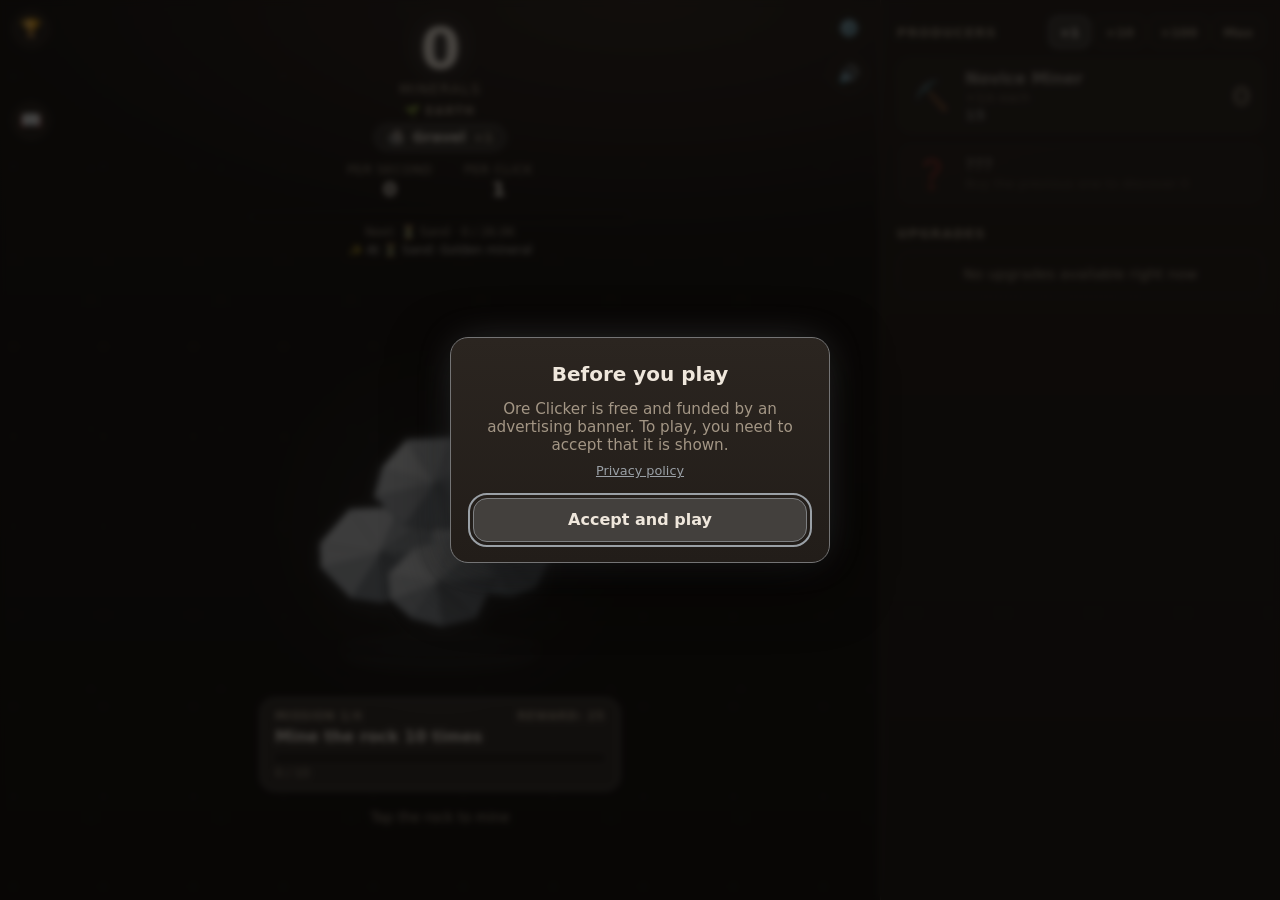
==== commit 5a8e4936: "Aviso de anuncios obligatorio, en el centro y desde el segundo 1 - Ventana modal centrada y sin cier" ====
--- a/index.html
+++ b/index.html
@@ -106,14 +106,16 @@
 
   <!-- Anuncios: solo se enseñan con un proveedor configurado (config.ads.provider) y, el banner, con permiso del jugador. -->
   <div id="ad-dock" class="ad-dock" hidden>
-    <div id="ad-consent" class="ad-consent" role="region" aria-labelledby="ad-consent-text" hidden>
-      <p id="ad-consent-text" class="ad-consent-text"><span data-i18n="ads.consentText"></span> <a href="privacy.html" target="_blank" rel="noopener" data-i18n="ads.privacyLink"></a></p>
-      <div class="opt-row ad-consent-actions">
-        <button id="ad-accept" class="btn btn-small can-buy" type="button" data-i18n="ads.accept"></button>
-        <button id="ad-decline" class="btn btn-small" type="button" data-i18n="ads.decline"></button>
-      </div>
-    </div>
     <div id="ad-banner" class="ad-banner" hidden></div>
+  </div>
+
+  <div id="ad-gate" class="modal ad-gate" data-locked="true" hidden>
+    <div class="modal-card" role="alertdialog" aria-modal="true" aria-labelledby="ad-gate-title" aria-describedby="ad-gate-text">
+      <h2 id="ad-gate-title" class="modal-title" data-i18n="ads.gateTitle"></h2>
+      <p id="ad-gate-text" class="modal-lead" data-i18n="ads.gateText"></p>
+      <p class="opt-hint"><a href="privacy.html" target="_blank" rel="noopener" data-i18n="ads.privacyLink"></a></p>
+      <button id="ad-accept" class="modal-button" type="button" data-i18n="ads.accept"></button>
+    </div>
   </div>
 
   <div id="offline" class="modal" hidden>
@@ -276,13 +278,6 @@
         <h3 class="opt-title" data-i18n="options.numbers"></h3>
         <div id="notation-select" class="seg" role="group" data-i18n-attr="aria-label:options.numbers"></div>
         <p id="notation-example" class="opt-hint"></p>
-      </section>
-
-      <section id="opt-ads" class="opt" hidden>
-        <h3 class="opt-title" data-i18n="ads.title"></h3>
-        <div id="ads-select" class="seg" role="group" data-i18n-attr="aria-label:ads.title"></div>
-        <p id="ads-hint" class="opt-hint"></p>
-        <p class="opt-hint"><a href="privacy.html" target="_blank" rel="noopener" data-i18n="ads.privacyLink"></a></p>
       </section>
 
       <section class="opt">
--- a/css/style.css
+++ b/css/style.css
@@ -1234,15 +1234,14 @@
   border-top: 1px solid var(--line);
   background: color-mix(in srgb, var(--bg-deep) 94%, transparent);
 }
-.ad-dock[hidden], .ad-consent[hidden], .ad-banner[hidden] { display: none; }
+.ad-dock[hidden], .ad-banner[hidden] { display: none; }
 
 .ad-banner { width: 320px; max-width: 100%; height: 50px; overflow: hidden; text-align: center; }
+.ad-frame { display: block; margin: 0 auto; border: 0; }
 .ad-banner-test { display: grid; place-items: center; height: 100%; border: 1px dashed var(--line); border-radius: 8px; color: var(--muted); font-size: 0.8rem; }
 
-.ad-consent { display: flex; flex-wrap: wrap; align-items: center; justify-content: center; gap: 6px 14px; max-width: 760px; font-size: 0.82rem; }
-.ad-consent-text { flex: 1 1 280px; margin: 0; color: var(--muted); }
-.ad-consent-actions { margin-top: 0; flex: none; }
-.ad-consent a, .opt-hint a { color: var(--accent); }
+.ad-gate a, .opt-hint a { color: var(--accent); }
+.ad-gate { z-index: 250; }
 
 .ad-boost { align-self: center; margin-top: 2px; }
 .ad-reward { width: 100%; min-height: 40px; margin: 0 0 8px; border-color: color-mix(in srgb, #ff8c3d 55%, var(--line)); }
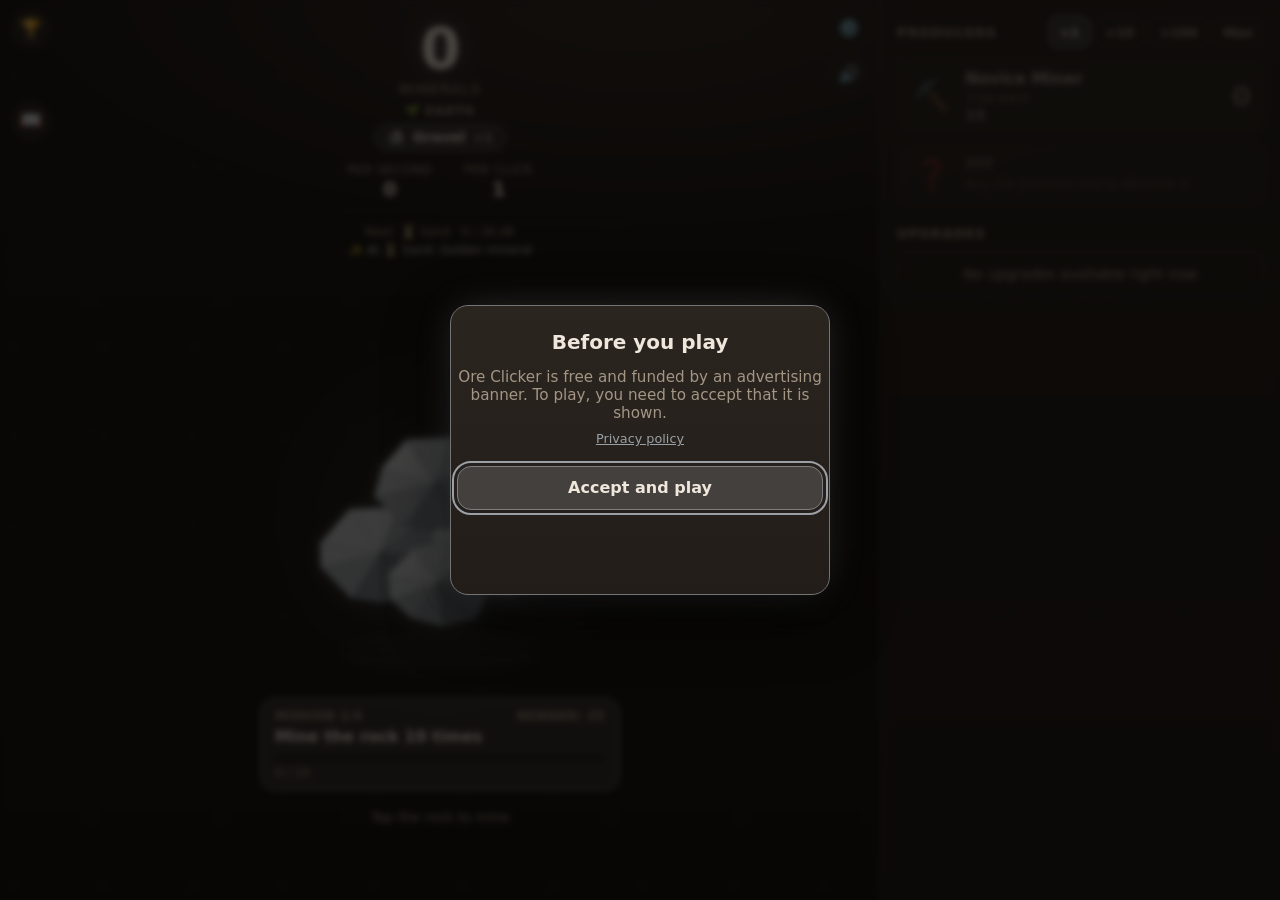
==== commit c9ca5e07: "Banners de Adsterra: 320x50 en la ventana de aviso y 468x60 abajo - config.ads.adsterra pasa a dos b" ====
--- a/index.html
+++ b/index.html
@@ -115,6 +115,7 @@
       <p id="ad-gate-text" class="modal-lead" data-i18n="ads.gateText"></p>
       <p class="opt-hint"><a href="privacy.html" target="_blank" rel="noopener" data-i18n="ads.privacyLink"></a></p>
       <button id="ad-accept" class="modal-button" type="button" data-i18n="ads.accept"></button>
+      <div id="ad-gate-banner" class="ad-gate-banner" hidden></div>
     </div>
   </div>
 
--- a/css/style.css
+++ b/css/style.css
@@ -1236,12 +1236,15 @@
 }
 .ad-dock[hidden], .ad-banner[hidden] { display: none; }
 
-.ad-banner { width: 320px; max-width: 100%; height: 50px; overflow: hidden; text-align: center; }
+.ad-banner { max-width: 100%; overflow: hidden; text-align: center; } /* el ancho y el alto los pone ads-ui.js según el banner */
 .ad-frame { display: block; margin: 0 auto; border: 0; }
 .ad-banner-test { display: grid; place-items: center; height: 100%; border: 1px dashed var(--line); border-radius: 8px; color: var(--muted); font-size: 0.8rem; }
 
 .ad-gate a, .opt-hint a { color: var(--accent); }
-.ad-gate { z-index: 250; }
+.ad-gate { z-index: 250; padding: 8px; }
+.ad-gate .modal-card { padding-left: 6px; padding-right: 6px; }
+.ad-gate-banner { width: 320px; max-width: 100%; height: 50px; margin: 14px auto 0; overflow: hidden; }
+.ad-gate-banner[hidden] { display: none; }
 
 .ad-boost { align-self: center; margin-top: 2px; }
 .ad-reward { width: 100%; min-height: 40px; margin: 0 0 8px; border-color: color-mix(in srgb, #ff8c3d 55%, var(--line)); }
